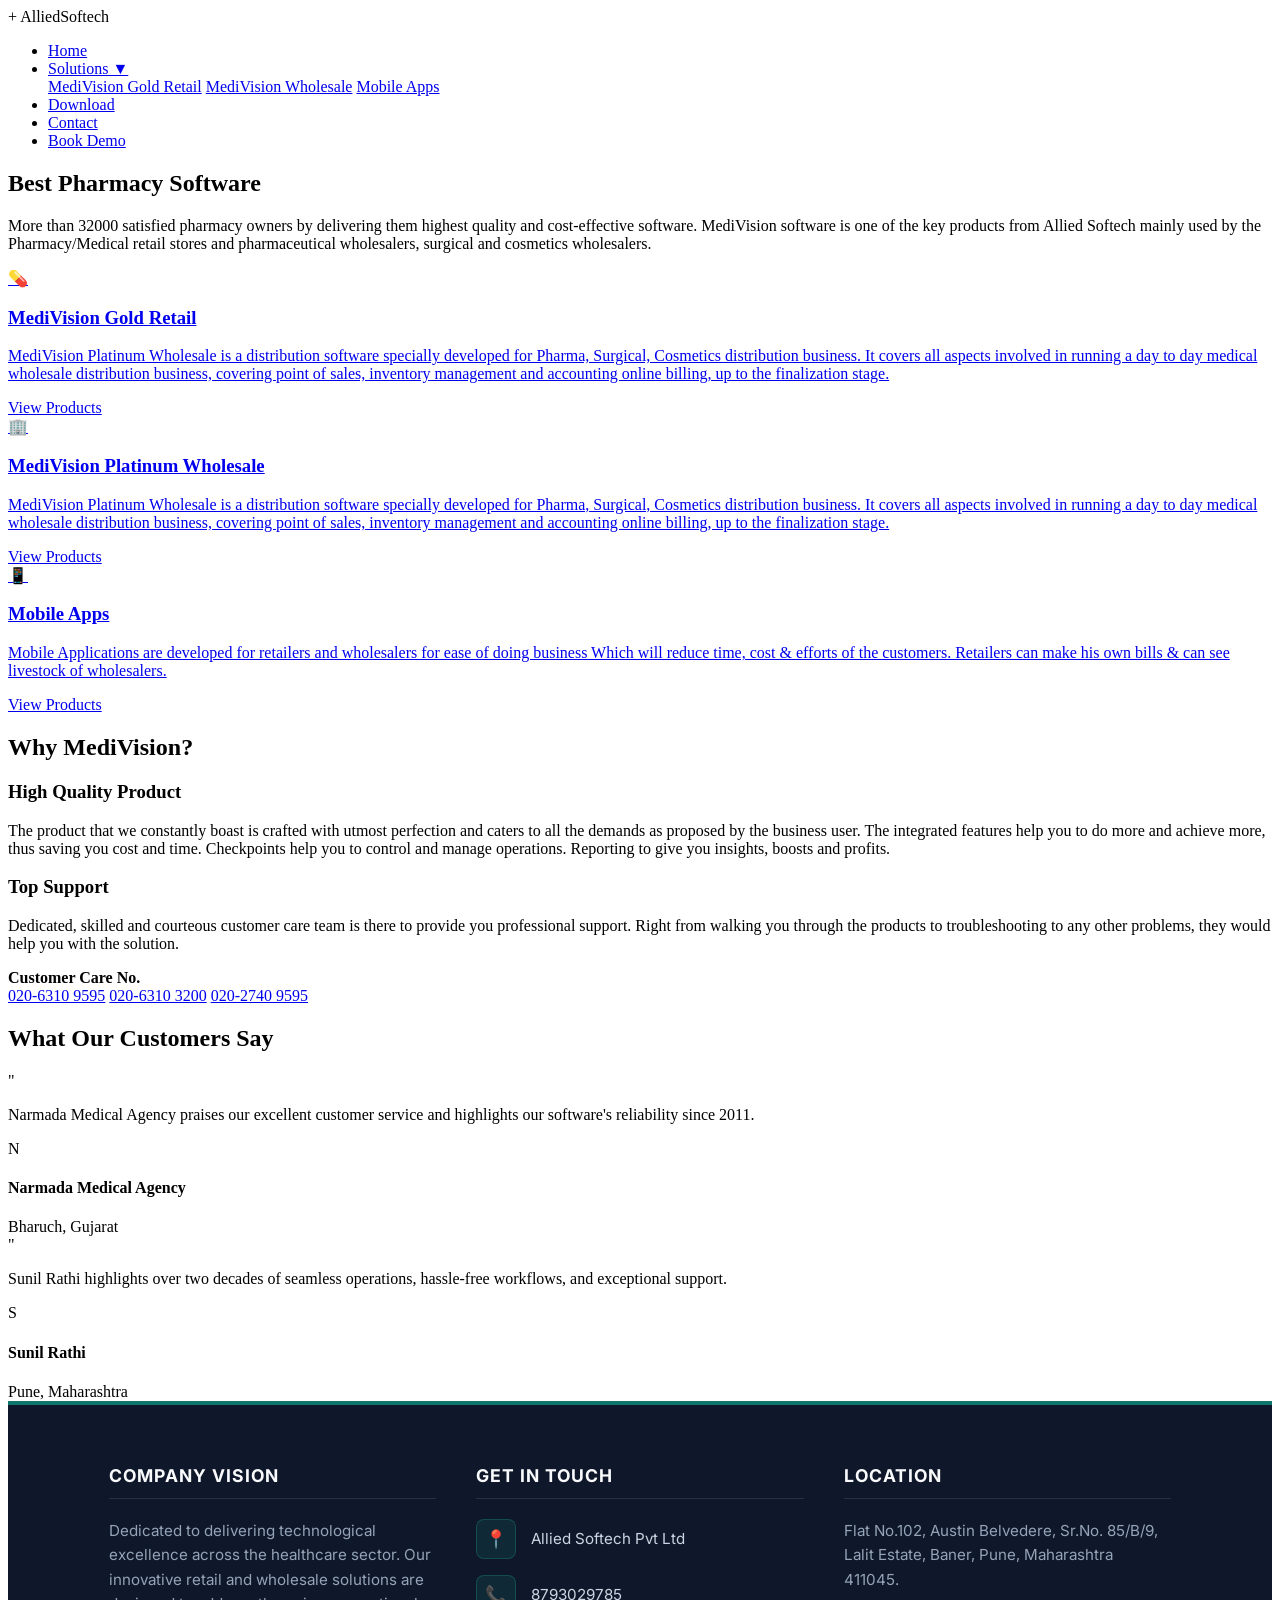
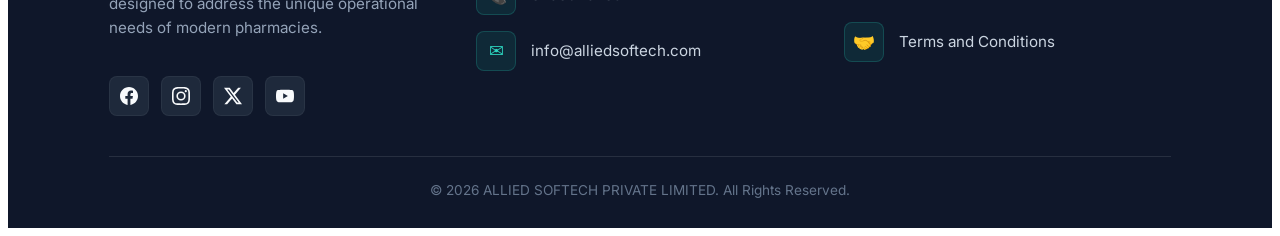
==== index.html @ 4897de39 "Add files via upload" ====
<!DOCTYPE html>
<html lang="en">
<head>
    <meta charset="UTF-8">
    <meta name="viewport" content="width=device-width, initial-scale=1.0">
    <title>Allied Softech - Modern Healthcare Software</title>
    <link href="https://fonts.googleapis.com/css2?family=Inter:wght@400;500;600;700;800&display=swap" rel="stylesheet">
    <link rel="stylesheet" href="./css/styles.css">
</head>
<body>

    <!-- Light Theme Navigation -->
    <nav class="main-nav">
        <div class="nav-brand">
            <span class="brand-icon">+</span> AlliedSoftech
        </div>
        <ul class="nav-menu">
            <li><a href="./index.html" class="active">Home</a></li>
            <li class="dropdown-wrapper">
                <a href="#" id="productToggle">Solutions ▼</a>
                <div class="dropdown-menu">
                    <a href="../Products/medivision/index.html">MediVision Gold Retail</a>
                    <a href="../Products/Platinum/index.html">MediVision Wholesale</a>
                    <a href="../Products/MobileApps/index.html">Mobile Apps</a>
                </div>
            </li>
            <li><a href="../Download/index.html">Download</a></li>
            <li><a href="../ContactUs/index.html">Contact</a></li>
            <li><a href="../ContactUs/index.html" class="btn-demo">Book Demo</a></li>
        </ul>
    </nav>

    <!-- Products Section -->
    <section class="products-section">
        <div class="section-header">
            <h2>Best Pharmacy Software</h2>
            <p>More than 32000 satisfied pharmacy owners by delivering them highest quality and cost-effective software.
MediVision software is one of the key products from Allied Softech mainly used by the Pharmacy/Medical retail stores and pharmaceutical wholesalers, surgical and cosmetics wholesalers.</p>
        </div>
        
        <div class="products-grid">
    <!-- Product 1 -->
    <a href="../Products/medivision/index.html" class="product-card" aria-label="View MediVision Gold Retail details">
        <div class="card-icon-wrapper">
            <div class="icon-circle">💊</div>
        </div>
        <h3>MediVision Gold Retail</h3>
        <p>MediVision Platinum Wholesale is a distribution software specially developed for Pharma, Surgical, Cosmetics distribution business. It covers all aspects involved in running a day to day medical wholesale distribution business, covering point of sales, inventory management and accounting online billing, up to the finalization stage.</p>
        <span class="btn-pill">View Products</span>
    </a>
    
    <!-- Product 2 -->
    <a href="../Products/Platinum/index.html" class="product-card" aria-label="View MediVision Platinum Wholesale details">
        <div class="card-icon-wrapper">
            <div class="icon-circle">🏢</div>
        </div>
        <h3>MediVision Platinum Wholesale</h3>
        <p>MediVision Platinum Wholesale is a distribution software specially developed for Pharma, Surgical, Cosmetics distribution business. It covers all aspects involved in running a day to day medical wholesale distribution business, covering point of sales, inventory management and accounting online billing, up to the finalization stage.</p>
        <span class="btn-pill">View Products</span>
    </a>
    
    <!-- Product 3 -->
    <a href="../Products/MobileApps/index.html" class="product-card" aria-label="View Mobile Apps details">
        <div class="card-icon-wrapper">
            <div class="icon-circle">📱</div>
        </div>
        <h3>Mobile Apps</h3>
        <p>Mobile Applications are developed for retailers and wholesalers for ease of doing business Which will reduce time, cost & efforts of the customers. Retailers can make his own bills & can see livestock of wholesalers.</p>
        <span class="btn-pill">View Products</span>
    </a>
</div>
    </section>

    <!-- Why MediVision Section -->
    
    

  <style>

 

  
</style>

<section class="why-us-section">
    <div class="section-header">
        <h2>Why MediVision?</h2>
        <div class="header-underline"></div>
    </div>
    
    <div class="why-grid">
        <!-- Box 1: High Quality Product -->
        <div class="feature-card">
            <div>
                <h3>High Quality Product</h3>
                <p>The product that we constantly boast is crafted with utmost perfection and caters to all the demands as proposed by the business user. The integrated features help you to do more and achieve more, thus saving you cost and time. Checkpoints help you to control and manage operations. Reporting to give you insights, boosts and profits.</p>
            </div>
        </div>
        
        <!-- Box 2: Top Support -->
        <div class="feature-card">
            <div>
                <h3>Top Support</h3>
                <p>Dedicated, skilled and courteous customer care team is there to provide you professional support. Right from walking you through the products to troubleshooting to any other problems, they would help you with the solution.</p>
            </div>
            
            <div class="support-contacts">
                <strong>Customer Care No.</strong>
                <div class="phone-list">
                    <a href="tel:02063109595">020-6310 9595</a>
                    <a href="tel:02063103200">020-6310 3200</a>
                    <a href="tel:02027409595">020-2740 9595</a>
                </div>
            </div>
        </div>
    </div>
</section>

    <!-- Testimonials Section -->
    <section class="testimonials-section">
        <div class="section-header">
            <h2>What Our Customers Say</h2>
            <div class="header-underline"></div>
        </div>
        
        <div class="testimonials-grid">
            <!-- Testimonial 1 -->
            <div class="testimonial-card">
                <div class="quote-mark">"</div>
                <p class="review-text">Narmada Medical Agency praises our excellent customer service and highlights our software's reliability since 2011.</p>
                <div class="client-info">
                    <div class="client-avatar bg-teal">N</div>
                    <div>
                        <h4>Narmada Medical Agency</h4>
                        <span>Bharuch, Gujarat</span>
                    </div>
                </div>
            </div>
            
            <!-- Testimonial 2 -->
            <div class="testimonial-card">
                <div class="quote-mark">"</div>
                <p class="review-text">Sunil Rathi highlights over two decades of seamless operations, hassle-free workflows, and exceptional support.</p>
                <div class="client-info">
                    <div class="client-avatar bg-blue">S</div>
                    <div>
                        <h4>Sunil Rathi</h4>
                        <span>Pune, Maharashtra</span>
                    </div>
                </div>
            </div>
        </div>
    </section>
    <!-- Include this directly above the closing </body> tag on all pages -->
<!-- Include this directly above the closing </body> tag on all pages -->
<style>
  .medical-footer {
    background-color: #0f172a; /* Midnight Blue */
    color: #f8fafc;
    padding: 60px 8% 30px;
    font-family: 'Inter', system-ui, -apple-system, sans-serif;
    border-top: 4px solid #0f766e; /* Deep Clinical Teal */
    box-sizing: border-box;
  }

  .medical-footer *, 
  .medical-footer *::before, 
  .medical-footer *::after {
    box-sizing: inherit;
  }

  .footer-grid {
    display: grid;
    grid-template-columns: repeat(auto-fit, minmax(250px, 1fr));
    gap: 40px;
    margin-bottom: 40px;
  }

  .footer-col {
    display: flex;
    flex-direction: column;
  }

  .footer-col h4 {
    font-size: 1.1rem;
    font-weight: 700;
    margin: 0 0 20px 0;
    padding-bottom: 12px;
    border-bottom: 1px solid rgba(255, 255, 255, 0.1);
    color: #f8fafc;
    text-transform: uppercase;
    letter-spacing: 1px;
  }

  .footer-col p {
    color: #94a3b8; /* Slate gray */
    line-height: 1.6;
    font-size: 0.95rem;
    margin: 0 0 15px 0;
  }

  /* Contact Items Alignment */
  .contact-list {
    display: flex;
    flex-direction: column;
    gap: 16px;
  }

  .contact-item {
    display: flex;
    align-items: center;
    gap: 15px;
  }

  .icon-wrapper {
    background: rgba(15, 118, 110, 0.2); /* Soft teal background */
    color: #2dd4bf; /* Bright teal icon */
    width: 40px;
    height: 40px;
    border-radius: 8px;
    display: inline-flex;
    align-items: center;
    justify-content: center;
    border: 1px solid rgba(45, 212, 191, 0.2);
    flex-shrink: 0;
    font-size: 1.1rem;
  }

  .contact-item p,
  .contact-item a {
    margin: 0;
    color: #cbd5e1;
    font-size: 0.95rem;
    text-decoration: none;
    transition: color 0.2s ease;
  }

  .contact-item a:hover {
    color: #2dd4bf;
  }

  /* Social Links Styling */
  .social-container {
    margin-top: 20px;
    display: flex;
    gap: 12px;
  }

  .social-container a {
    display: inline-flex;
    align-items: center;
    justify-content: center;
    width: 40px;
    height: 40px;
    background: #1e293b;
    color: #f8fafc;
    border-radius: 8px;
    text-decoration: none;
    transition: all 0.3s ease;
    border: 1px solid rgba(255, 255, 255, 0.05);
  }

  .social-container a:hover {
    background: #0f766e;
    transform: translateY(-3px);
    box-shadow: 0 4px 12px rgba(15, 118, 110, 0.4);
  }

  .social-container a svg {
    width: 18px;
    height: 18px;
    fill: currentColor;
    transition: transform 0.3s ease;
  }

  .social-container a:hover svg {
    transform: scale(1.1);
  }

  /* Copyright Section */
  .footer-copyright {
    text-align: center;
    padding-top: 25px;
    border-top: 1px solid rgba(255, 255, 255, 0.1);
    color: #64748b;
    font-size: 0.85rem;
  }
  
  .footer-copyright p {
    margin: 0;
  }
</style>

<footer class="medical-footer">
  <div class="footer-grid">
    <!-- Column 1: Vision & Socials -->
    <div class="footer-col">
      <h4>Company Vision</h4>
      <p>Dedicated to delivering technological excellence across the healthcare sector. Our innovative retail and wholesale solutions are designed to address the unique operational needs of modern pharmacies.</p>
      
      <div class="social-container">
        <!-- Facebook -->
        <a href="https://www.facebook.com/alliedmedivision" target="_blank" rel="noopener noreferrer" title="Facebook">
          <svg viewBox="0 0 24 24" xmlns="http://www.w3.org/2000/svg">
            <path d="M24 12.073c0-6.627-5.373-12-12-12s-12 5.373-12 12c0 5.99 4.388 10.954 10.125 11.854v-8.385H7.078v-3.47h3.047V9.43c0-3.007 1.792-4.669 4.533-4.669 1.312 0 2.686.235 2.686.235v2.953H15.83c-1.491 0-1.956.925-1.956 1.874v2.25h3.328l-.532 3.47h-2.796v8.385C19.612 23.027 24 18.062 24 12.073z"/>
          </svg>
        </a>
        
        <!-- Instagram -->
        <a href="https://www.instagram.com/alliedsoftech/" target="_blank" rel="noopener noreferrer" title="Instagram">
          <svg viewBox="0 0 24 24" xmlns="http://www.w3.org/2000/svg">
            <path d="M12 2.163c3.204 0 3.584.012 4.85.07 3.252.148 4.771 1.691 4.919 4.919.058 1.265.069 1.645.069 4.849 0 3.205-.012 3.584-.069 4.849-.149 3.225-1.664 4.771-4.919 4.919-1.266.058-1.644.07-4.85.07-3.204 0-3.584-.012-4.849-.07-3.26-.149-4.771-1.699-4.919-4.92-.058-1.265-.07-1.644-.07-4.849 0-3.204.013-3.583.07-4.849.149-3.227 1.664-4.771 4.919-4.919 1.266-.057 1.645-.069 4.849-.069zM12 0C8.741 0 8.333.014 7.053.072 2.695.272.273 2.69.073 7.052.014 8.333 0 8.741 0 12c0 3.259.014 3.668.072 4.948.2 4.358 2.618 6.78 6.98 6.98C8.333 23.986 8.741 24 12 24c3.259 0 3.668-.014 4.948-.072 4.354-.2 6.782-2.618 6.979-6.98.059-1.28.073-1.689.073-4.948 0-3.259-.014-3.667-.072-4.947-.196-4.354-2.617-6.78-6.979-6.98C15.668.014 15.259 0 12 0zm0 5.838a6.162 6.162 0 100 12.324 6.162 6.162 0 000-12.324zM12 16a4 4 0 110-8 4 4 0 010 8zm6.406-11.845a1.44 1.44 0 100 2.881 1.44 1.44 0 000-2.881z"/>
          </svg>
        </a>
        
        <!-- X (Twitter) -->
        <a href="https://x.com/Allied_Softech" target="_blank" rel="noopener noreferrer" title="X (Twitter)">
          <svg viewBox="0 0 24 24" xmlns="http://www.w3.org/2000/svg">
            <path d="M18.901 1.153h3.68l-8.04 9.19L24 22.846h-7.406l-5.8-7.584-6.638 7.584H.474l8.6-9.83L0 1.154h7.594l5.243 6.932ZM17.61 20.644h2.039L6.486 3.24H4.298Z"/>
          </svg>
        </a>

        <!-- YouTube -->
        <a href="https://www.youtube.com/user/alliedsoftechpune/videos" target="_blank" rel="noopener noreferrer" title="YouTube">
          <svg viewBox="0 0 24 24" xmlns="http://www.w3.org/2000/svg">
            <path d="M23.498 6.186a3.016 3.016 0 0 0-2.122-2.136C19.505 3.545 12 3.545 12 3.545s-7.505 0-9.377.505A3.017 3.017 0 0 0 .502 6.186C0 8.07 0 12 0 12s0 3.93.502 5.814a3.016 3.016 0 0 0 2.122 2.136c1.871.505 9.376.505 9.376.505s7.505 0 9.377-.505a3.015 3.015 0 0 0 2.122-2.136C24 15.93 24 12 24 12s0-3.93-.502-5.814zM9.545 15.568V8.432L15.818 12l-6.273 3.568z"/>
          </svg>
        </a>
      </div>
    </div>

    <!-- Column 2: Contact Details -->
    <div class="footer-col">
      <h4>Get in Touch</h4>
      <div class="contact-list">
        <div class="contact-item">
          <div class="icon-wrapper">📍</div>
          <p>Allied Softech Pvt Ltd</p>
        </div>
        <div class="contact-item">
          <div class="icon-wrapper">📞</div>
          <p><a href="tel:8793029785">8793029785</a></p>
        </div>
        <div class="contact-item">
          <div class="icon-wrapper">✉️</div>
          <p><a href="mailto:info@alliedsoftech.com">info@alliedsoftech.com</a></p>
        </div>
      </div>
    </div>

    <!-- Column 3: Location & Info -->
    <div class="footer-col">
      <h4>Location</h4>
      <p>Flat No.102, Austin Belvedere, Sr.No. 85/B/9, Lalit Estate, Baner, Pune, Maharashtra 411045.</p>
      <div class="contact-list" style="margin-top: 15px;">
        <div class="contact-item">
          <div class="icon-wrapper">🤝</div>
          <p><a href="#">Terms and Conditions</a></p>
        </div>
      </div>
    </div>
  </div>

  <!-- Footer Copyright -->
  <div class="footer-copyright">
    <p>&copy; 2026 ALLIED SOFTECH PRIVATE LIMITED. All Rights Reserved.</p>
  </div>
</footer>
</body>
</html>
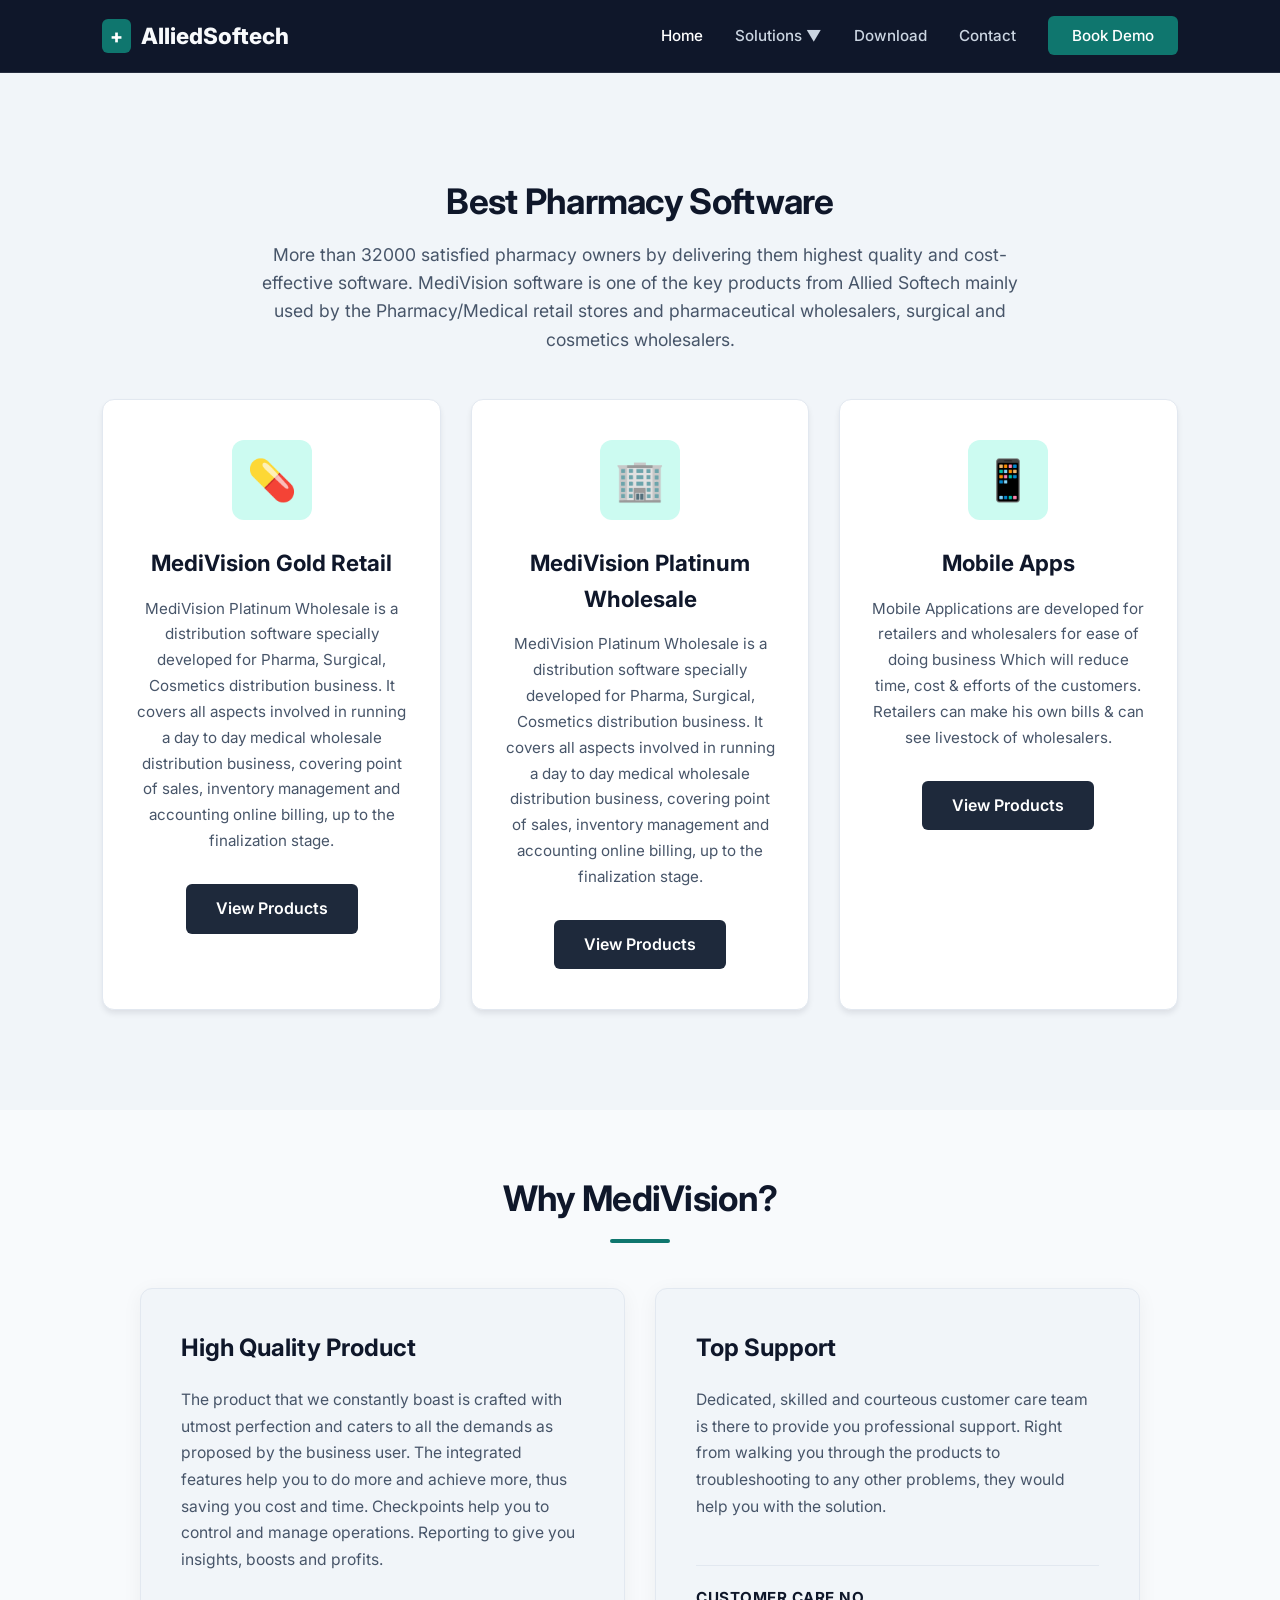
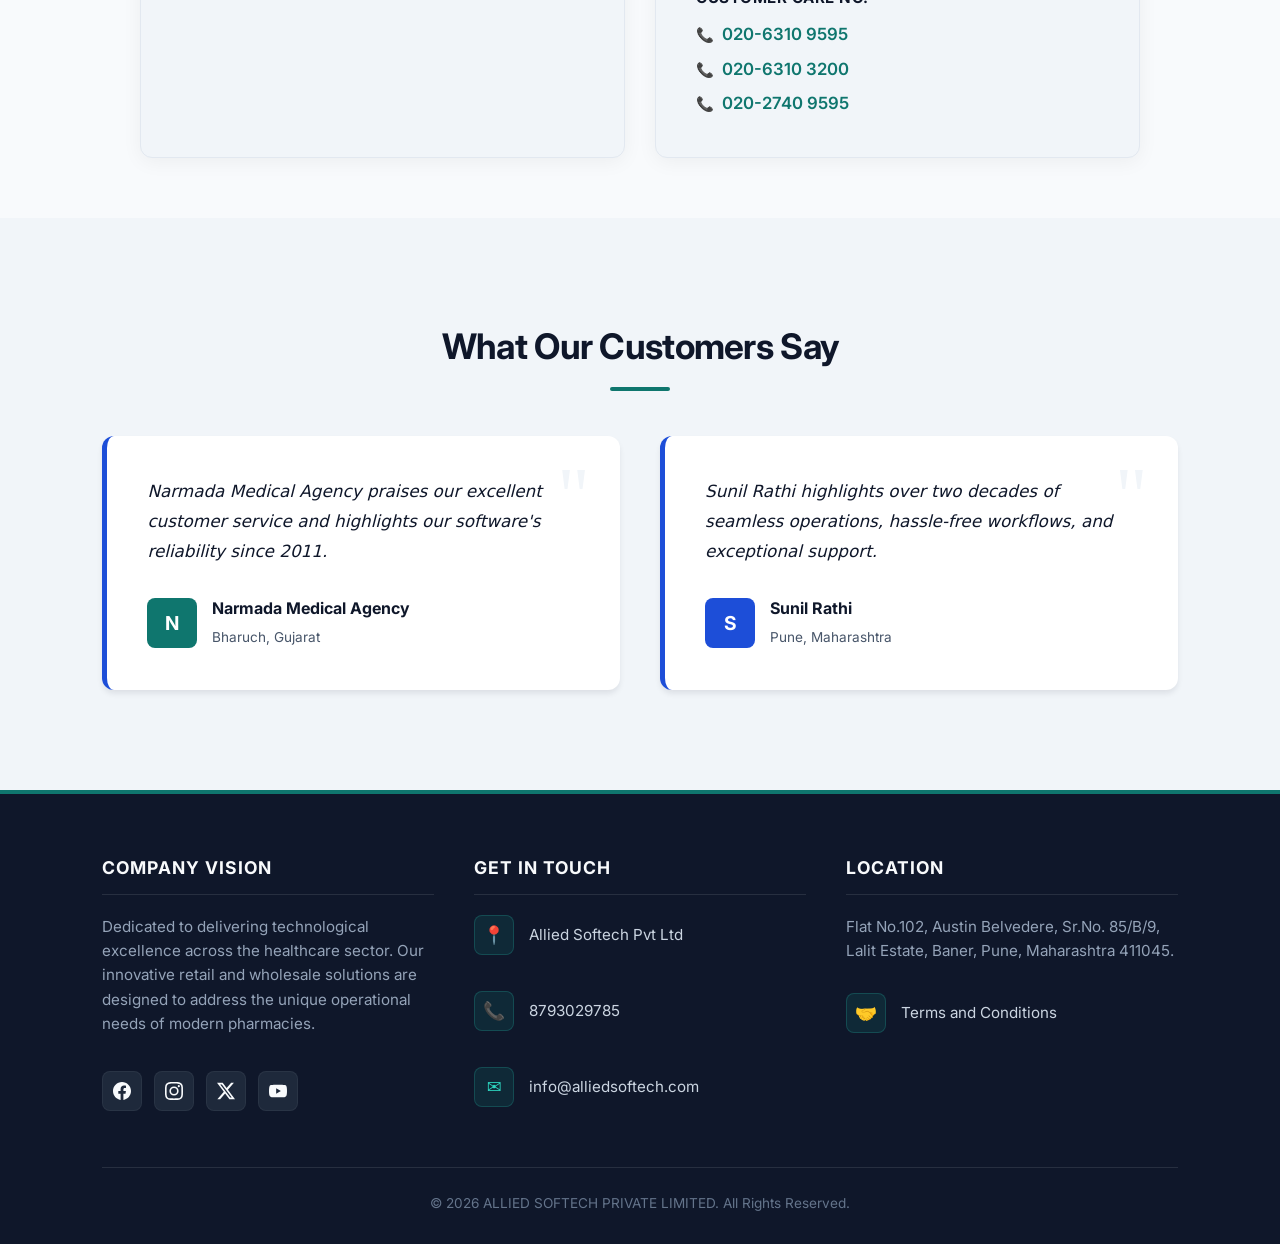
==== commit 7d58f5d8: "Update index.html" ====
--- a/index.html
+++ b/index.html
@@ -6,7 +6,7 @@
     <meta name="viewport" content="width=device-width, initial-scale=1.0">
     <title>Allied Softech - Modern Healthcare Software</title>
     <link href="https://fonts.googleapis.com/css2?family=Inter:wght@400;500;600;700;800&display=swap" rel="stylesheet">
-    <link rel="stylesheet" href="./css/styles.css">
+    <link rel="stylesheet" href="./styles.css">
 </head>
 <body>
 
--- a/styles.css
+++ b/styles.css
@@ -0,0 +1,331 @@
+/* =========================================
+   1. PREMIUM DARK-MEDICAL COLOR PALETTE
+========================================= */
+:root {
+    /* Deep, Serious Backgrounds */
+    --bg-main: #f1f5f9;       /* Slate tinted off-white for body */
+    --bg-white: #ffffff;      /* Pure white for cards */
+    --bg-midnight: #0f172a;   /* Deep slate/navy for Hero & Footer */
+    --bg-slate: #1e293b;      /* Secondary dark UI elements */
+    
+    /* Authoritative Text Colors */
+    --text-dark: #0f172a;     /* Near black for headings */
+    --text-muted: #475569;    /* Medium slate for paragraphs */
+    --text-light: #f8fafc;    /* Off-white for text on dark backgrounds */
+    
+    /* Medical Accents */
+    --brand-blue: #1d4ed8;    /* Royal Blue for primary actions */
+    --brand-teal: #0f766e;    /* Deep Clinical Teal for trust/verification */
+    --brand-teal-light: #ccfbf1; /* Soft teal background for highlights */
+    
+    /* UI Elements */
+    --badge-bg: rgba(15, 118, 110, 0.2);
+    --badge-text: #2dd4bf;
+    --shadow-sm: 0 4px 6px -1px rgba(15, 23, 42, 0.1);
+    --shadow-lg: 0 20px 25px -5px rgba(15, 23, 42, 0.15);
+    --border-subtle: #e2e8f0;
+}
+
+/* =========================================
+   2. GLOBAL RESETS
+========================================= */
+* { margin: 0; padding: 0; box-sizing: border-box; }
+body { font-family: 'Inter', system-ui, sans-serif; color: var(--text-muted); background: var(--bg-main); line-height: 1.6; }
+a { text-decoration: none; }
+
+/* =========================================
+   3. DARK NAVIGATION BAR
+========================================= */
+.main-nav {
+    display: flex; justify-content: space-between; align-items: center;
+    padding: 18px 8%; background: var(--bg-midnight);
+    position: sticky; top: 0; z-index: 100;
+    border-bottom: 1px solid rgba(255,255,255,0.1);
+}
+
+.nav-brand { font-size: 1.4rem; font-weight: 800; color: var(--text-light); display: flex; align-items: center; gap: 10px; }
+.brand-icon { background: var(--brand-teal); color: white; padding: 2px 8px; border-radius: 6px; font-size: 1.2rem; }
+
+.nav-menu { list-style: none; display: flex; gap: 32px; align-items: center; }
+.nav-menu a { color: #cbd5e1; font-weight: 500; font-size: 0.95rem; transition: color 0.2s; }
+.nav-menu a:hover, .nav-menu a.active { color: var(--bg-white); }
+
+/* Dropdown Menu (Light for contrast) */
+.dropdown-wrapper { position: relative; }
+.dropdown-menu {
+    position: absolute; top: 100%; left: 0; background: var(--bg-white);
+    min-width: 240px; border-radius: 8px; box-shadow: var(--shadow-lg);
+    opacity: 0; visibility: hidden; transition: all 0.2s ease; transform: translateY(10px);
+    border: 1px solid var(--border-subtle);
+}
+.dropdown-wrapper:hover .dropdown-menu { opacity: 1; visibility: visible; transform: translateY(0); }
+.dropdown-menu a { display: block; padding: 12px 20px; color: var(--text-dark); border-bottom: 1px solid var(--border-subtle); }
+.dropdown-menu a:hover { background: var(--bg-main); color: var(--brand-blue); }
+
+/* =========================================
+   4. BUTTONS
+========================================= */
+.btn-demo { background: var(--brand-teal); color: white !important; padding: 10px 24px; border-radius: 6px; font-weight: 600; transition: 0.3s; }
+.btn-demo:hover { background: #115e59; }
+
+.btn-primary { background: var(--brand-blue); color: white; padding: 14px 32px; border-radius: 6px; font-weight: 600; transition: 0.3s; display: inline-block; border: none; }
+.btn-primary:hover { background: #1e40af; box-shadow: var(--shadow-sm); }
+
+.btn-secondary { background: transparent; color: var(--text-light); padding: 14px 32px; border-radius: 6px; font-weight: 600; border: 2px solid var(--text-light); transition: 0.3s; display: inline-block; }
+.btn-secondary:hover { background: rgba(255,255,255,0.1); }
+
+.btn-pill { display: inline-block; background: var(--bg-slate); color: var(--bg-white); padding: 12px 30px; border-radius: 6px; font-weight: 600; transition: 0.3s ease; }
+.btn-pill:hover { background: var(--brand-blue); box-shadow: var(--shadow-sm); }
+
+/* =========================================
+   5. MIDNIGHT HERO SECTION
+========================================= */
+.hero-banner {
+    background: linear-gradient(135deg, var(--bg-midnight) 0%, var(--bg-slate) 100%);
+    padding: 90px 8% 60px; text-align: center; overflow: hidden;
+    position: relative;
+}
+
+/* Subtle grid overlay for tech feel */
+.hero-banner::before {
+    content: ''; position: absolute; top: 0; left: 0; right: 0; bottom: 0;
+    background-image: linear-gradient(rgba(255, 255, 255, 0.03) 1px, transparent 1px), linear-gradient(90deg, rgba(255, 255, 255, 0.03) 1px, transparent 1px);
+    background-size: 30px 30px; pointer-events: none;
+}
+
+.hero-content { max-width: 800px; margin: 0 auto; display: flex; flex-direction: column; align-items: center; position: relative; z-index: 2; }
+
+.trust-badge {
+    background: var(--badge-bg); color: var(--badge-text);
+    padding: 8px 18px; border-radius: 30px; font-size: 0.85rem; font-weight: 700;
+    display: inline-flex; align-items: center; gap: 8px; margin-bottom: 30px;
+    border: 1px solid rgba(45, 212, 191, 0.3); letter-spacing: 0.5px;
+}
+.trust-badge .dot { width: 8px; height: 8px; background: var(--badge-text); border-radius: 50%; box-shadow: 0 0 8px var(--badge-text); }
+
+.hero-content h1 { font-size: 3.8rem; color: var(--text-light); line-height: 1.15; margin-bottom: 24px; letter-spacing: -0.03em; font-weight: 800; }
+.text-gradient { color: #38bdf8; }
+.hero-content p { font-size: 1.2rem; color: #94a3b8; max-width: 650px; margin-bottom: 40px; }
+.hero-actions { display: flex; gap: 20px; justify-content: center; }
+
+/* Abstract Graphic Representation */
+.hero-graphic { margin-top: 60px; display: flex; justify-content: center; position: relative; z-index: 2; }
+.mockup-card { background: var(--bg-white); width: 600px; height: 250px; border-radius: 12px 12px 0 0; box-shadow: var(--shadow-lg); position: relative; }
+.mockup-header { background: var(--bg-main); height: 30px; border-radius: 12px 12px 0 0; margin: 10px; width: 100px; }
+.compliance-badge {
+    position: absolute; right: -20px; top: 40px; background: var(--bg-slate); color: var(--text-light);
+    padding: 15px 20px; border-radius: 8px; box-shadow: var(--shadow-lg);
+    display: flex; align-items: center; gap: 12px; text-align: left;
+    border: 1px solid rgba(255,255,255,0.1);
+}
+.check-icon { background: var(--brand-teal); color: white; width: 32px; height: 32px; display: flex; align-items: center; justify-content: center; border-radius: 50%; font-weight: bold; }
+
+/* =========================================
+   6. GLOBAL SECTION LAYOUTS
+========================================= */
+section { padding: 100px 8%; }
+.section-header { text-align: center; margin-bottom: 60px; max-width: 800px; margin-inline: auto; }
+.section-header h2 { font-size: 2.5rem; color: var(--text-dark); margin-bottom: 15px; font-weight: 800; letter-spacing: -0.02em; }
+.section-header p { color: var(--text-muted); font-size: 1.1rem; line-height: 1.6; }
+.header-underline { width: 60px; height: 5px; background: var(--brand-teal); margin: 20px auto 0; border-radius: 3px; }
+
+/* =========================================
+   7. PRODUCTS SECTION
+========================================= */
+.products-section { background: var(--bg-main); }
+.products-grid { display: grid; grid-template-columns: repeat(auto-fit, minmax(320px, 1fr)); gap: 30px; }
+
+.product-card {
+    background: var(--bg-white); padding: 40px 30px; border-radius: 12px;
+    text-align: center; transition: all 0.3s ease;
+    border: 1px solid var(--border-subtle); box-shadow: var(--shadow-sm);
+}
+.product-card:hover { transform: translateY(-8px); box-shadow: var(--shadow-lg); border-color: var(--brand-blue); }
+
+.card-icon-wrapper { display: flex; justify-content: center; margin-bottom: 25px; }
+.icon-circle {
+    width: 80px; height: 80px; background: var(--brand-teal-light); color: var(--brand-teal);
+    border-radius: 12px; display: flex; align-items: center; justify-content: center; font-size: 2.5rem;
+}
+
+.product-card h3 { font-size: 1.4rem; color: var(--text-dark); margin-bottom: 15px; font-weight: 700; }
+.product-card p { color: var(--text-muted); font-size: 0.95rem; margin-bottom: 30px; line-height: 1.7; }
+
+/* =========================================
+   8. WHY US SECTION
+========================================= */
+.why-us-section {
+    padding: 60px 8%;
+    background-color: #f8fafc;
+    font-family: 'Inter', system-ui, sans-serif;
+  }
+
+  .section-header {
+    text-align: center;
+    margin-bottom: 45px;
+  }
+
+  .section-header h2 {
+    font-size: 2.2rem;
+    color: #0f172a;
+    margin-bottom: 12px;
+    font-weight: 700;
+  }
+
+  .header-underline {
+    width: 60px;
+    height: 4px;
+    background-color: #0f766e;
+    margin: 0 auto;
+    border-radius: 2px;
+  }
+
+  /* Grid layout for the 2 feature boxes */
+  .why-grid {
+    display: grid;
+    grid-template-columns: repeat(auto-fit, minmax(320px, 1fr));
+    gap: 30px;
+    max-width: 1000px;
+    margin: 0 auto;
+  }
+
+  .feature-card {
+    background: #ffffff;
+    padding: 40px 35px;
+    border-radius: 16px;
+    box-shadow: 0 4px 20px rgba(0, 0, 0, 0.05);
+    border: 1px solid #e2e8f0;
+    border-top: 4px solid #0f766e;
+    display: flex;
+    flex-direction: column;
+    justify-content: space-between;
+    transition: transform 0.3s ease, box-shadow 0.3s ease;
+  }
+
+  .feature-card:hover {
+    transform: translateY(-5px);
+    box-shadow: 0 10px 30px rgba(15, 118, 110, 0.1);
+  }
+
+  .feature-card h3 {
+    font-size: 1.4rem;
+    color: #0f172a;
+    margin-top: 0;
+    margin-bottom: 18px;
+    font-weight: 700;
+  }
+
+  .feature-card p {
+    color: #475569;
+    line-height: 1.7;
+    font-size: 0.98rem;
+    margin: 0 0 20px 0;
+  }
+
+  /* Support Contacts styling inside the box */
+  .support-contacts {
+    margin-top: auto;
+    padding-top: 20px;
+    border-top: 1px solid #f1f5f9;
+  }
+
+  .support-contacts strong {
+    display: block;
+    color: #0f172a;
+    margin-bottom: 10px;
+    font-size: 0.95rem;
+    text-transform: uppercase;
+    letter-spacing: 0.5px;
+  }
+
+  .phone-list {
+    display: flex;
+    flex-direction: column;
+    gap: 8px;
+  }
+
+  .phone-list a {
+    color: #0f766e;
+    text-decoration: none;
+    font-weight: 600;
+    font-size: 1.05rem;
+    display: inline-flex;
+    align-items: center;
+    gap: 8px;
+    width: fit-content;
+    transition: color 0.2s ease;
+  }
+
+  .phone-list a:hover {
+    color: #115e59;
+    text-decoration: underline;
+  }
+
+  .phone-list a::before {
+    content: "📞";
+    font-size: 0.9rem;
+  }
+
+
+.feature-card { background: var(--bg-main); padding: 40px; border-radius: 12px; border: 1px solid var(--border-subtle); height: 100%; }
+.highlight-bg { background: var(--bg-slate); color: var(--text-light); }
+.highlight-bg p { color: #cbd5e1; }
+.highlight-bg h3 { color: var(--text-light); }
+
+.feature-card h3 { font-size: 1.5rem; color: var(--text-dark); margin-bottom: 20px; font-weight: 700; }
+
+.support-contacts { margin-top: 25px; padding-top: 20px; border-top: 1px solid var(--border-subtle); }
+.support-contacts strong { color: var(--text-dark); display: block; margin-bottom: 10px; }
+.support-contacts ul { list-style: none; color: var(--brand-blue); font-weight: 600; }
+.support-contacts ul li { margin-bottom: 5px; }
+
+.center-graphic { display: flex; justify-content: center; align-items: center; }
+.graphic-circle {
+    width: 250px; height: 250px; background: var(--bg-main); border-radius: 50%;
+    display: flex; align-items: center; justify-content: center; box-shadow: inset 0 0 20px rgba(0,0,0,0.05);
+    border: 10px solid var(--brand-teal-light); color: var(--brand-teal); font-weight: 700;
+}
+
+/* =========================================
+   9. TESTIMONIALS SECTION
+========================================= */
+.testimonials-section { background: var(--bg-main); }
+.testimonials-grid { display: grid; grid-template-columns: repeat(auto-fit, minmax(400px, 1fr)); gap: 40px; }
+
+.testimonial-card {
+    background: var(--bg-white); padding: 40px; border-radius: 12px;
+    position: relative; border-left: 5px solid var(--brand-blue);
+    box-shadow: var(--shadow-sm);
+}
+
+.quote-mark { position: absolute; top: 20px; right: 30px; font-size: 5rem; color: var(--bg-main); font-family: serif; line-height: 1; }
+.review-text { font-size: 1.05rem; color: var(--text-dark); font-style: italic; margin-bottom: 30px; position: relative; z-index: 1; line-height: 1.8; }
+
+.client-info { display: flex; align-items: center; gap: 15px; }
+.client-avatar { width: 50px; height: 50px; border-radius: 8px; display: flex; align-items: center; justify-content: center; color: white; font-weight: bold; font-size: 1.2rem; }
+
+.bg-teal { background: var(--brand-teal); }
+.bg-blue { background: var(--brand-blue); }
+
+.client-info h4 { color: var(--text-dark); font-size: 1rem; margin-bottom: 2px; font-weight: 700; }
+.client-info span { color: var(--text-muted); font-size: 0.85rem; }
+
+/* =========================================
+   10. GLOBAL FOOTER (Matches Midnight Hero)
+========================================= */
+.global-footer { background: var(--bg-midnight); color: var(--text-light); padding: 80px 8% 40px; font-family: 'Inter', sans-serif; border-top: 4px solid var(--brand-teal); }
+.footer-grid { display: grid; grid-template-columns: repeat(auto-fit, minmax(280px, 1fr)); gap: 50px; margin-bottom: 60px; }
+.footer-col h4 { font-size: 1.1rem; font-weight: 700; margin-bottom: 25px; padding-bottom: 12px; border-bottom: 1px solid rgba(255, 255, 255, 0.1); text-transform: uppercase; letter-spacing: 1px; }
+.footer-col p { color: #94a3b8; line-height: 1.8; font-size: 0.95rem; }
+.contact-item { display: flex; align-items: center; gap: 15px; margin-bottom: 20px; }
+.icon-wrapper { background: rgba(255, 255, 255, 0.05); padding: 10px; border-radius: 6px; display: flex; align-items: center; justify-content: center; border: 1px solid rgba(255, 255, 255, 0.1); color: var(--brand-teal); }
+.footer-copyright { text-align: center; padding-top: 30px; border-top: 1px solid rgba(255, 255, 255, 0.1); color: #64748b; font-size: 0.85rem; }
+
+/* Responsive adjustments */
+@media (max-width: 992px) {
+    .why-grid { grid-template-columns: 1fr; }
+    .center-graphic { order: -1; margin-bottom: 30px; }
+    .hero-banner { padding: 40px 5%; }
+    .hero-content h1 { font-size: 2.5rem; }
+    .nav-menu { display: none; }
+}
